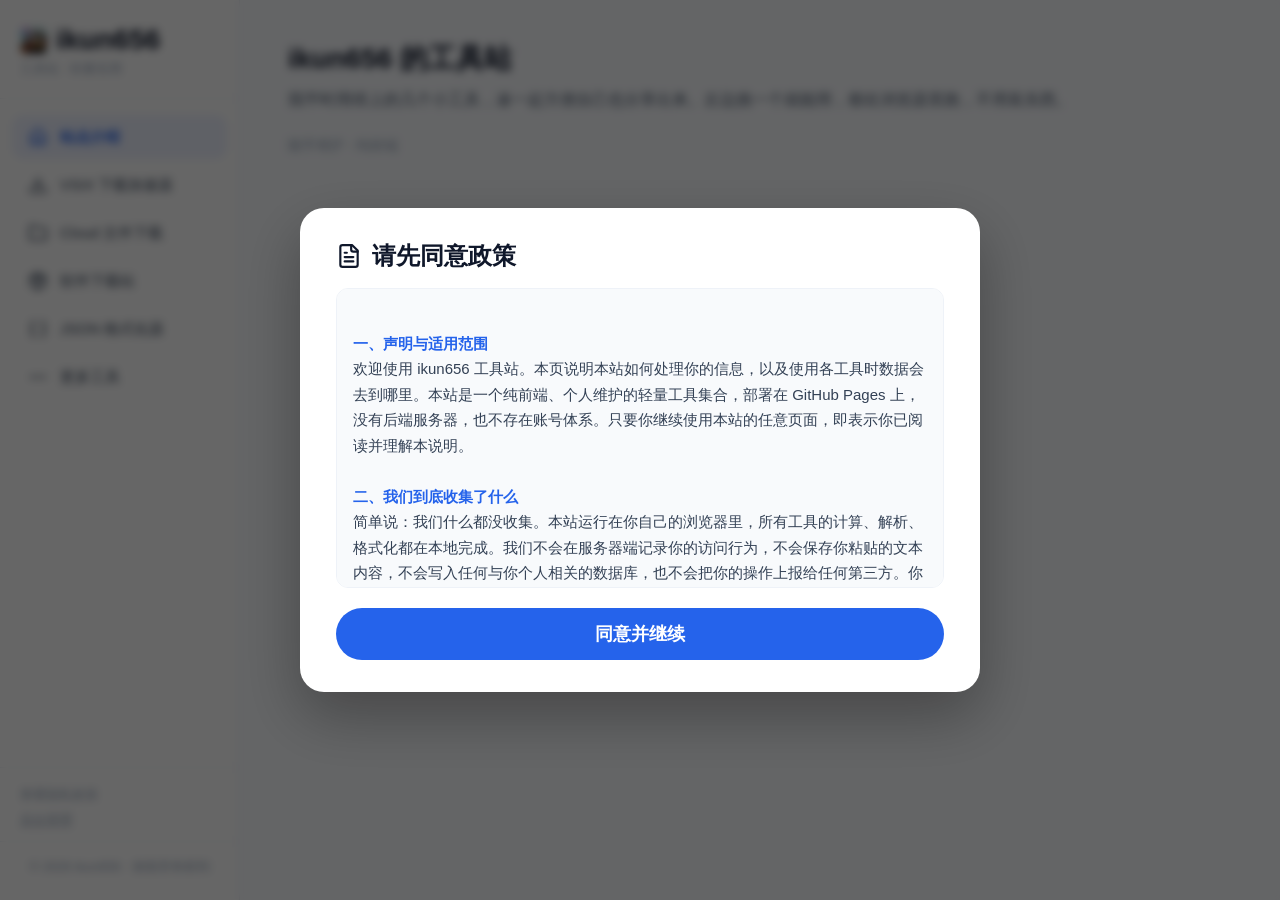
==== index.html @ cfdc8c54 "feat: 新增后台管理（content.json + cms.js + admin.html），主页改为数据驱动" ====
<!DOCTYPE html>
<html lang="zh-CN">
<head>
    <meta charset="UTF-8" />
    <meta name="viewport" content="width=device-width, initial-scale=1.0" />
    <title>ikun656 工具站</title>
    <style>
        /* ===== 全局重置 ===== */
        * { margin: 0; padding: 0; box-sizing: border-box; }
        body { font-family: -apple-system, BlinkMacSystemFont, "Segoe UI", Roboto, sans-serif; background: #f1f4f9; color: #1e293b; height: 100vh; display: flex; overflow: hidden; }

        /* ===== 左侧导航 ===== */
        .sidebar { width: 240px; background: #ffffff; border-right: 1px solid #e9edf4; display: flex; flex-direction: column; height: 100vh; flex-shrink: 0; padding: 24px 0; overflow-y: auto; }
        .sidebar .brand { padding: 0 20px 20px 20px; border-bottom: 1px solid #eef2f8; margin-bottom: 16px; }
        .sidebar .brand .logo { font-size: 28px; font-weight: 700; color: #0f172a; display: flex; align-items: center; gap: 8px; }
        .sidebar .brand .logo img { width: 28px; height: 28px; object-fit: cover; border-radius: 6px; vertical-align: middle; }
        .sidebar .brand .sub { font-size: 13px; color: #94a3b8; margin-top: 4px; }
        .sidebar .nav-list { list-style: none; padding: 0 12px; flex: 1; }
        .sidebar .nav-list li { padding: 12px 16px; border-radius: 12px; margin-bottom: 4px; cursor: pointer; font-size: 15px; font-weight: 500; color: #334155; transition: all 0.2s; display: flex; align-items: center; gap: 12px; }
        .sidebar .nav-list li:hover { background: #f1f5f9; color: #0f172a; }
        .sidebar .nav-list li.active { background: #eef2ff; color: #2563eb; font-weight: 600; }
        .sidebar .nav-list li .ico { width: 20px; height: 20px; }
        .ico { display: inline-block; width: 1.1em; height: 1.1em; flex-shrink: 0; background-color: currentColor; -webkit-mask: var(--ico) center / contain no-repeat; mask: var(--ico) center / contain no-repeat; vertical-align: -0.15em; }
        .btn-primary .ico, .btn .ico, .download-btn .ico, .download-link .ico { margin-right: 6px; }
        .sidebar .footer-nav { padding: 16px 20px 0; border-top: 1px solid #eef2f8; margin-top: 12px; font-size: 13px; color: #94a3b8; text-align: center; }
        .sidebar .sidebar-settings { padding: 12px 20px 0; border-top: 1px solid #eef2f8; margin-top: 12px; }
        .sidebar .settings-link { width: 100%; text-align: left; background: none; border: none; color: #94a3b8; font-size: 13px; cursor: pointer; padding: 6px 0; }
        .sidebar .settings-link:hover { color: #2563eb; }

        /* ===== 右侧主内容 ===== */
        .main { flex: 1; display: flex; flex-direction: column; height: 100vh; overflow-y: auto; padding: 40px 48px; background: #fafcff; }
        .main .page { display: none; max-width: 820px; width: 100%; }
        .main .page.active { display: block; animation: fadeUp 0.25s ease; }
        @keyframes fadeUp { from { opacity: 0; transform: translateY(8px); } to { opacity: 1; transform: translateY(0); } }
        .main .page h2 { font-size: 28px; font-weight: 700; margin-bottom: 8px; color: #0f172a; }
        .main .page .page-desc { font-size: 16px; line-height: 1.7; color: #475569; margin-bottom: 24px; }
        .main .page .page-meta { font-size: 14px; color: #94a3b8; margin-bottom: 20px; }
        .main .page .btn-primary { display: inline-block; background: #2563eb; color: #fff; padding: 12px 28px; border-radius: 40px; text-decoration: none; font-weight: 500; font-size: 16px; transition: background 0.2s; border: none; cursor: pointer; }
        .main .page .btn-primary:hover { background: #1d4ed8; }
        .main .page .btn-primary .arrow { margin-left: 6px; transition: transform 0.2s; }
        .main .page .btn-primary:hover .arrow { transform: translateX(4px); }
        .main .page .btn-secondary { background: #e9edf4; color: #1e293b; margin-left: 12px; }
        .main .page .btn-secondary:hover { background: #d5dce4; }

        /* ===== JSON 工具 ===== */
        .json-tool-area { margin: 16px 0; }
        .json-tool-area textarea { width: 100%; height: 200px; padding: 12px; border: 2px solid #d1d9e6; border-radius: 8px; font-family: 'SF Mono', 'Consolas', monospace; font-size: 14px; resize: vertical; transition: border 0.2s; background: #ffffff; }
        .json-tool-area textarea:focus { outline: none; border-color: #2563eb; box-shadow: 0 0 0 3px rgba(37,99,235,0.1); }
        .json-tool-area .btn-group { display: flex; flex-wrap: wrap; gap: 10px; margin: 12px 0; }
        .json-tool-area .btn-group .btn { padding: 8px 20px; border: none; border-radius: 30px; font-weight: 500; cursor: pointer; transition: background 0.2s; background: #eef2f8; color: #1e293b; }
        .json-tool-area .btn-group .btn:hover { background: #d5dce4; }
        .json-tool-area .btn-group .btn.primary { background: #2563eb; color: #fff; }
        .json-tool-area .btn-group .btn.primary:hover { background: #1d4ed8; }
        .json-tool-area .btn-group .btn.success { background: #28a745; color: #fff; }
        .json-tool-area .btn-group .btn.success:hover { background: #1e7e34; }
        .json-tool-area .btn-group .btn.danger { background: #dc3545; color: #fff; }
        .json-tool-area .btn-group .btn.danger:hover { background: #c82333; }
        .json-tool-area .result-box { background: #f8fafc; border: 1px solid #e2e8f0; border-radius: 8px; padding: 16px; margin-top: 8px; max-height: 300px; overflow: auto; white-space: pre-wrap; word-break: break-all; font-family: 'SF Mono', 'Consolas', monospace; font-size: 14px; color: #0f172a; }
        .json-tool-area .result-box.error { color: #dc3545; background: #fde8e8; border-color: #f5c6cb; }
        .json-tool-area .status-msg { font-size: 14px; color: #475569; margin: 6px 0 4px; }
        .json-tool-area .status-msg.error { color: #dc3545; }
        .json-tool-area .status-msg.success { color: #28a745; }

        /* ===== 顶部公告横幅 ===== */
        .announce-bar { position: sticky; top: 0; z-index: 50; background: #fff7ed; color: #c2410c; border: 1px solid #fed7aa; border-radius: 12px; padding: 12px 16px; margin-bottom: 20px; font-size: 14px; line-height: 1.6; }
        .announce-bar:empty { display: none; }

        /* ===== 政策弹窗样式 ===== */
        .policy-overlay {
            position: fixed;
            top: 0; left: 0; width: 100%; height: 100%;
            background: rgba(0,0,0,0.6);
            display: flex;
            align-items: center;
            justify-content: center;
            z-index: 9999;
            backdrop-filter: blur(4px);
            opacity: 0;
            pointer-events: none;
            transition: opacity 0.3s;
        }
        .policy-overlay.show {
            opacity: 1;
            pointer-events: auto;
        }
        .policy-card {
            background: #fff;
            max-width: 680px;
            width: 90%;
            max-height: 85vh;
            border-radius: 24px;
            padding: 32px 36px;
            box-shadow: 0 24px 60px rgba(0,0,0,0.3);
            overflow-y: auto;
            transform: scale(0.95);
            transition: transform 0.3s;
        }
        .policy-overlay.show .policy-card {
            transform: scale(1);
        }
        .policy-card h2 {
            font-size: 24px;
            margin-bottom: 16px;
            color: #0f172a;
            display: flex;
            align-items: center;
            gap: 10px;
        }
        .policy-card .policy-text {
            font-size: 15px;
            line-height: 1.7;
            color: #334155;
            margin-bottom: 20px;
            white-space: pre-wrap;
            word-break: break-word;
            border: 1px solid #eef2f8;
            border-radius: 12px;
            padding: 16px;
            background: #f8fafc;
            max-height: 300px;
            overflow-y: auto;
        }
        .policy-card .policy-text strong {
            color: #2563eb;
        }
        .policy-card .btn-agree {
            background: #2563eb;
            color: #fff;
            border: none;
            padding: 14px 40px;
            border-radius: 40px;
            font-size: 18px;
            font-weight: 600;
            cursor: pointer;
            transition: background 0.2s;
            width: 100%;
        }
        .policy-card .btn-agree:hover {
            background: #1d4ed8;
        }
        @media (max-width: 480px) {
            .policy-card { padding: 24px 20px; }
            .policy-card h2 { font-size: 20px; }
        }

        /* ===== 响应式 ===== */
        @media (max-width: 768px) {
            body { flex-direction: column; height: auto; overflow: auto; }
            .sidebar { width: 100%; height: auto; border-right: none; border-bottom: 1px solid #e9edf4; padding: 16px 0; flex-direction: row; flex-wrap: wrap; align-items: center; justify-content: space-between; }
            .sidebar .brand { padding: 0 16px 0 20px; border-bottom: none; margin-bottom: 0; flex: 1; }
            .sidebar .brand .logo { font-size: 22px; }
            .sidebar .nav-list { display: flex; flex-wrap: wrap; padding: 8px 12px 0; gap: 4px; flex: 1 1 100%; }
            .sidebar .nav-list li { padding: 8px 14px; font-size: 14px; margin-bottom: 0; border-radius: 30px; background: #f8fafc; }
            .sidebar .nav-list li.active { background: #eef2ff; }
            .sidebar .nav-list li .ico { width: 18px; height: 18px; }
            .sidebar .footer-nav { display: none; }
            .main { padding: 24px 20px; height: auto; overflow: auto; }
            .main .page h2 { font-size: 24px; }
        }
        @media (max-width: 480px) {
            .sidebar .nav-list li { font-size: 13px; padding: 6px 12px; }
            .main .page .btn-primary { width: 100%; text-align: center; }
            .json-tool-area .btn-group .btn { flex: 1; min-width: 80px; text-align: center; }
        }
    </style>
</head>
<body>

    <!-- ===== 政策遮罩 ===== -->
    <div class="policy-overlay" id="policyOverlay">
        <div class="policy-card">
            <h2><span class="ico" style="--ico:url(assets/icons/file-text.svg)"></span> 请先同意政策</h2>
            <div class="policy-text">
<strong>一、声明与适用范围</strong>
欢迎使用 ikun656 工具站。本页说明本站如何处理你的信息，以及使用各工具时数据会去到哪里。本站是一个纯前端、个人维护的轻量工具集合，部署在 GitHub Pages 上，没有后端服务器，也不存在账号体系。只要你继续使用本站的任意页面，即表示你已阅读并理解本说明。

<strong>二、我们到底收集了什么</strong>
简单说：我们什么都没收集。本站运行在你自己的浏览器里，所有工具的计算、解析、格式化都在本地完成。我们不会在服务器端记录你的访问行为，不会保存你粘贴的文本内容，不会写入任何与你个人相关的数据库，也不会把你的操作上报给任何第三方。你产生的一切数据，从输入到结果，都只停留在你当前打开的这个浏览器标签页里，关掉页面即消失。

<strong>三、各个工具的数据流向</strong>
JSON 格式化器：完全离线。你粘贴的 JSON 在浏览器内解析、压缩、校验，不经过任何网络请求。
VSIX 下载加速器：当你输入扩展标识并点击获取版本时，浏览器会向 Visual Studio Marketplace 的公开接口请求版本列表。由于浏览器跨域限制，这一步通常借助第三方 CORS 代理（如 corsproxy.io、api.allorigins.win 等）中转；这些代理只是转发请求，本站不会把你的标识用于其他用途。下载 VSIX 安装包时，浏览器直接向你指定的 Marketplace 地址发起请求。以上过程不会向我们回传任何内容。
Cloud 文件下载：文件列表通过 GitHub 官方 API 直连获取，不经过代理；下载文件时你可以自行选择是否通过 GitHub 代理加速。列表与文件均来自本仓库公开目录，不涉及你的个人信息。
软件下载站：页面上的下载链接指向 F-Droid、Termux、NewPipe 等第三方提供的安装包；对 GitHub 资源会按你的选择自动附加代理前缀，对清华源等镜像直连。点击下载即跳转或拉取对应第三方资源，本站仅做汇总，不托管这些安装包。

<strong>四、Cookie 与本地存储</strong>
为了记住你是否已经看过本说明，本站只在你的浏览器里写入一个名为 policy_agreed 的 Cookie，有效期 365 天。它只记录“已同意”这一个状态，不包含任何可识别你身份的信息。除此之外，本站不使用 LocalStorage、SessionStorage 或其他追踪技术。你可以在浏览器设置中随时清除该 Cookie，清除后再次访问会重新弹出本说明。

<strong>五、第三方服务与免责</strong>
使用本站时，部分功能会依赖 GitHub、Visual Studio Marketplace，以及若干公开 CORS 代理和镜像站点。这些服务由各自运营方提供，其可用性、安全性与隐私实践不在本站控制范围内。若因第三方服务中断、变更或数据问题导致你无法使用某个工具，本站不承担责任。请通过官方渠道获取重要软件，并注意核对来源与完整性。

<strong>六、开源与版权</strong>
本站的代码（HTML / CSS / JavaScript）以公开方式托管在 GitHub 上，供学习参考。你可以根据个人需求对代码进行修改和二次开发，但不得用于商业用途或恶意传播。页面中的品牌标识与原创内容版权归原作者所有；各工具所涉及的第三方软件，其版权归相应上游项目所有，请遵守各自的许可协议。

<strong>七、总体免责声明</strong>
本站所有工具均“按现状”提供，不对其可用性、准确性或适用性作出任何明示或默示担保。使用本站所产生的任何风险由你自己承担，包括但不限于数据丢失、下载内容的安全性，以及因依赖本工具而导致的任何后果。对于通过本站跳转或下载的第三方软件，其安全性与合规性由提供方负责，请自行判断并核实。

<strong>八、政策变更</strong>
我们可能不时更新本说明。更新后，本页内容即为最新版本，并在你下一次访问时生效；如果你此前已同意，不会因此重复打扰，但你随时可以在主页“查看隐私政策”中重新阅读。

<strong>九、联系我们</strong>
如对本说明或本站有任何疑问，可通过邮箱 djh2551706251@outlook.com 与我们联系。
            </div>
            <button class="btn-agree" id="agreeBtn">同意并继续</button>
        </div>
    </div>

    <!-- ===== 页面主体 ===== -->
    <aside class="sidebar">
        <div class="brand">
            <div class="logo"><img src="home.jpg" alt="logo"> ikun656</div>
            <div class="sub">工具站 · 轻量实用</div>
        </div>
        <ul class="nav-list" id="navList">
            <li class="active" data-page="home"><span class="ico" style="--ico:url(assets/icons/house.svg)"></span> 站点介绍</li>
            <li data-page="vsix"><span class="ico" style="--ico:url(assets/icons/download.svg)"></span> VSIX 下载加速器</li>
            <li data-page="cloud"><span class="ico" style="--ico:url(assets/icons/folder.svg)"></span> Cloud 文件下载</li>
            <li data-page="software"><span class="ico" style="--ico:url(assets/icons/package.svg)"></span> 软件下载站</li>
            <li data-page="json"><span class="ico" style="--ico:url(assets/icons/braces.svg)"></span> JSON 格式化器</li>
            <li data-page="more"><span class="ico" style="--ico:url(assets/icons/ellipsis.svg)"></span> 更多工具</li>
        </ul>
        <div class="sidebar-settings">
            <button type="button" class="settings-link" id="viewPolicyBtn">查看隐私政策</button>
            <a class="settings-link" href="/admin.html">后台管理</a>
        </div>
        <div class="footer-nav">© 2026 ikun656 · 保留所有权利</div>
    </aside>

    <main class="main" id="mainContent">
        <!-- 顶部公告（由 cms.js 控制显隐） -->
        <div id="announceBar" class="announce-bar" style="display:none"></div>
        <!-- 首页 -->
        <div class="page active" id="page-home">
            <h2>ikun656 的工具站</h2>
            <div class="page-desc">我平时用得上的几个小工具，凑一起方便自己也分享出来。左边挑一个就能用，都在浏览器里跑，不用装东西。</div>
            <div class="page-meta">随手维护 · 纯前端</div>
        </div>
        <!-- VSIX -->
        <div class="page" id="page-vsix">
            <h2>VSIX 下载加速器</h2>
            <div class="page-desc">从 VS Code 插件市场把扩展的 VSIX 安装包拉下来，可以选版本、复制下载链接。</div>
            <div class="page-meta">适合离线安装、内网环境</div>
            <a href="./vsix-downloader/vsix.html" class="btn-primary">前往使用 <span class="arrow">→</span></a>
        </div>
        <!-- Cloud -->
        <div class="page" id="page-cloud">
            <h2>Cloud 文件下载</h2>
            <div class="page-desc">列出这个仓库 <code>cloud</code> 目录里的文件，可以走代理加速下载。</div>
            <div class="page-meta">目录：/cloud</div>
            <a href="./download/cloud-downloader.html" class="btn-primary">前往使用 <span class="arrow">→</span></a>
        </div>
        <!-- 软件 -->
        <div class="page" id="page-software">
            <h2>软件下载站</h2>
            <div class="page-desc">几个常用的 Android 应用下载入口，支持代理加速，预置了 F-Droid、Termux 之类。</div>
            <div class="page-meta">支持清华源镜像</div>
            <a href="./download/software-downloader.html" class="btn-primary">前往使用 <span class="arrow">→</span></a>
        </div>
        <!-- JSON -->
        <div class="page" id="page-json">
            <h2>JSON 格式化器</h2>
            <div class="page-desc">把 JSON 粘进来，格式化、压缩、校验都行。</div>
            <div class="json-tool-area">
                <textarea id="jsonInput" placeholder="在此粘贴 JSON 数据…">{"name":"ikun656","tools":["vsix","json"],"version":"1.0"}</textarea>
                <div class="btn-group">
                    <button class="btn primary" id="btnFormat"><span class="ico" style="--ico:url(assets/icons/sparkles.svg)"></span> 格式化</button>
                    <button class="btn" id="btnCompress"><span class="ico" style="--ico:url(assets/icons/minimize.svg)"></span> 压缩</button>
                    <button class="btn success" id="btnValidate"><span class="ico" style="--ico:url(assets/icons/check.svg)"></span> 校验</button>
                    <button class="btn danger" id="btnClear"><span class="ico" style="--ico:url(assets/icons/trash-2.svg)"></span> 清空</button>
                </div>
                <div id="jsonStatus" class="status-msg">等待操作…</div>
                <div id="jsonResult" class="result-box" style="display:none;"></div>
            </div>
            <div class="page-meta">全程在浏览器里跑，不上传任何数据</div>
        </div>
        <!-- 更多 -->
        <div class="page" id="page-more">
            <h2>更多工具</h2>
            <div class="page-desc">暂时就这些，想到好用的会再往上加。</div>
            <div class="page-meta">有想法也可以来提建议</div>
        </div>
    </main>

    <script src="/policy.js"></script>
    <script src="/cms.js"></script>
    <script>
        (function() {
            'use strict';

            // 导航切换与内容渲染由 cms.js 接管

            // ===== JSON 工具 =====
            const inputEl = document.getElementById('jsonInput');
            const resultEl = document.getElementById('jsonResult');
            const statusEl = document.getElementById('jsonStatus');
            const btnFormat = document.getElementById('btnFormat');
            const btnCompress = document.getElementById('btnCompress');
            const btnValidate = document.getElementById('btnValidate');
            const btnClear = document.getElementById('btnClear');

            function setStatus(msg, type) {
                statusEl.textContent = msg;
                statusEl.className = 'status-msg' + (type ? ' ' + type : '');
            }
            function showResult(text, isError) {
                resultEl.textContent = text || '';
                resultEl.style.display = 'block';
                resultEl.className = 'result-box' + (isError ? ' error' : '');
            }
            function hideResult() { resultEl.style.display = 'none'; resultEl.className = 'result-box'; }
            function getJsonData() {
                const raw = inputEl.value.trim();
                if (!raw) { setStatus('请输入 JSON 数据', 'error'); return null; }
                try { return JSON.parse(raw); }
                catch (e) { setStatus('JSON 解析错误: ' + e.message, 'error'); showResult(e.message, true); return null; }
            }

            btnFormat.addEventListener('click', function() {
                const data = getJsonData();
                if (data === null) return;
                try { const formatted = JSON.stringify(data, null, 4); showResult(formatted, false); setStatus('格式化成功', 'success'); }
                catch (e) { setStatus('格式化失败: ' + e.message, 'error'); showResult(e.message, true); }
            });
            btnCompress.addEventListener('click', function() {
                const data = getJsonData();
                if (data === null) return;
                try { const compressed = JSON.stringify(data); showResult(compressed, false); setStatus('压缩成功', 'success'); }
                catch (e) { setStatus('压缩失败: ' + e.message, 'error'); showResult(e.message, true); }
            });
            btnValidate.addEventListener('click', function() {
                const raw = inputEl.value.trim();
                if (!raw) { setStatus('请输入 JSON 数据', 'error'); hideResult(); return; }
                try { JSON.parse(raw); setStatus('校验通过', 'success'); showResult('JSON 语法正确', false); }
                catch (e) { setStatus('校验失败: ' + e.message, 'error'); showResult(e.message, true); }
            });
            btnClear.addEventListener('click', function() { inputEl.value = ''; hideResult(); setStatus('已清空', ''); });

            window.addEventListener('load', function() { setStatus('输入 JSON 数据，点击按钮操作', ''); hideResult(); });
            // 重新查看政策说明
            const viewPolicyBtn = document.getElementById('viewPolicyBtn');
            if (viewPolicyBtn) {
                viewPolicyBtn.addEventListener('click', function() {
                    const ov = document.getElementById('policyOverlay');
                    if (ov) ov.classList.add('show');
                });
            }

            console.log('ikun656 工具站已启动 (政策由 policy.js 管理)');
        })();
    </script>
</body>
</html>
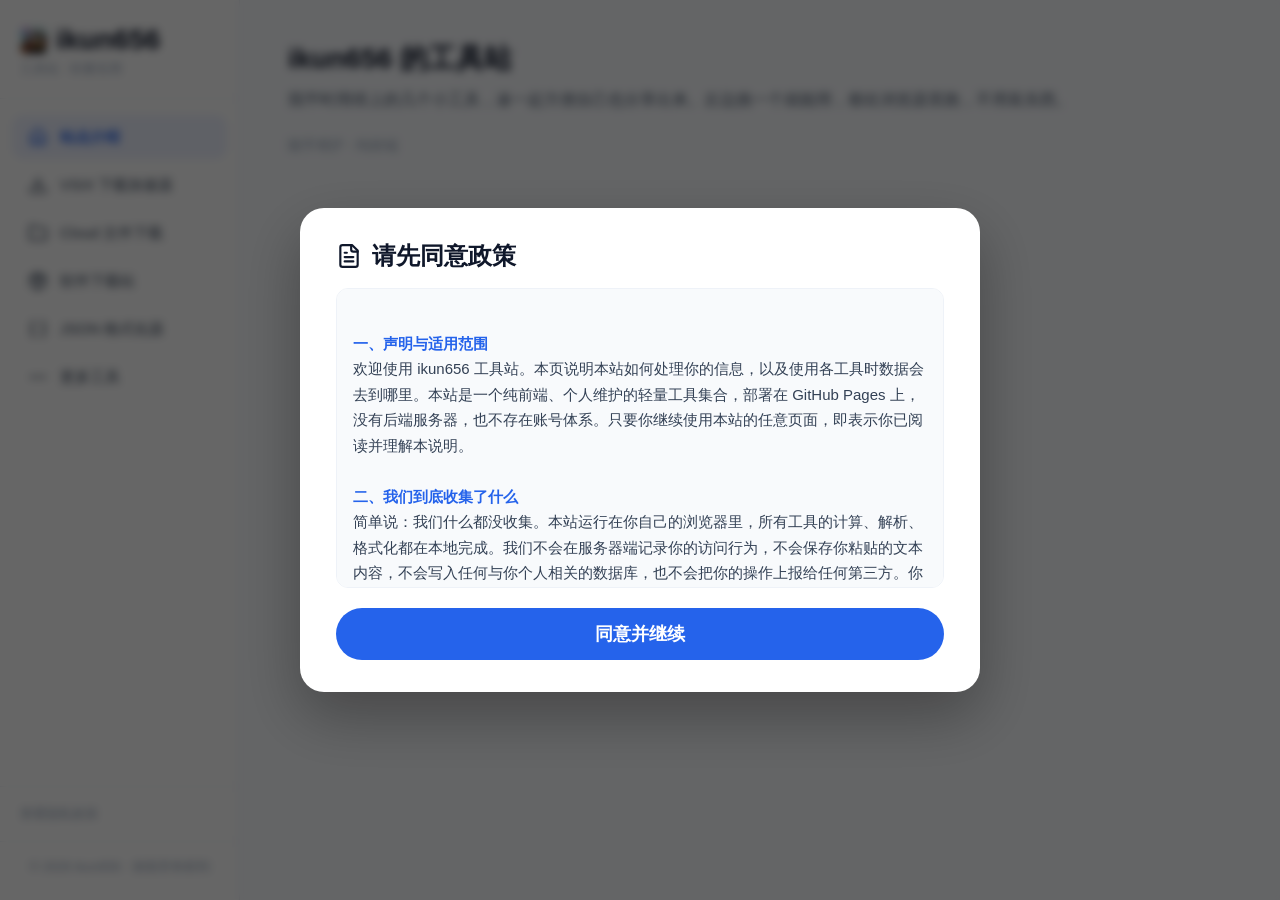
==== commit a54f0cad: "chore: 移除前台后台入口与密码明文提示，避免暴露给访客" ====
--- a/index.html
+++ b/index.html
@@ -221,7 +221,6 @@
         </ul>
         <div class="sidebar-settings">
             <button type="button" class="settings-link" id="viewPolicyBtn">查看隐私政策</button>
-            <a class="settings-link" href="/admin.html">后台管理</a>
         </div>
         <div class="footer-nav">© 2026 ikun656 · 保留所有权利</div>
     </aside>
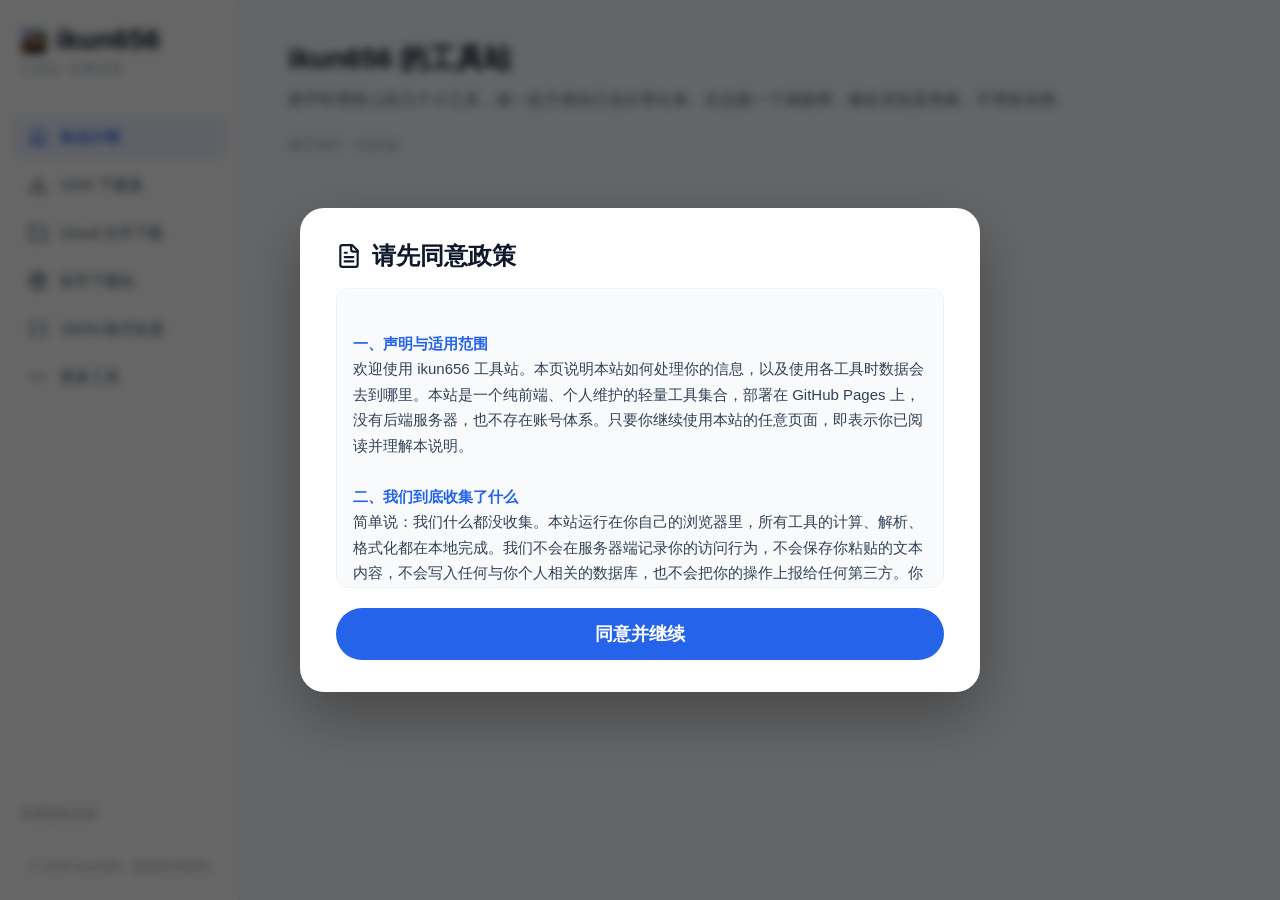
==== commit f0e4cfb6: "enhance: improve JSON formatter with indent selector, escape/unescape, and copy-to-clipboard" ====
--- a/index.html
+++ b/index.html
@@ -56,6 +56,7 @@
         .json-tool-area .btn-group .btn.danger { background: #dc3545; color: #fff; }
         .json-tool-area .btn-group .btn.danger:hover { background: #c82333; }
         .json-tool-area .result-box { background: #f8fafc; border: 1px solid #e2e8f0; border-radius: 8px; padding: 16px; margin-top: 8px; max-height: 300px; overflow: auto; white-space: pre-wrap; word-break: break-all; font-family: 'SF Mono', 'Consolas', monospace; font-size: 14px; color: #0f172a; }
+        .json-tool-area #resultWrapper { margin-top: 12px; }
         .json-tool-area .result-box.error { color: #dc3545; background: #fde8e8; border-color: #f5c6cb; }
         .json-tool-area .status-msg { font-size: 14px; color: #475569; margin: 6px 0 4px; }
         .json-tool-area .status-msg.error { color: #dc3545; }
@@ -258,17 +259,29 @@
         <!-- JSON -->
         <div class="page" id="page-json">
             <h2>JSON 格式化器</h2>
-            <div class="page-desc">把 JSON 粘进来，格式化、压缩、校验都行。</div>
+            <div class="page-desc">把 JSON 粘进来，格式化、压缩、校验、转义都行，还支持自定义缩进。</div>
             <div class="json-tool-area">
                 <textarea id="jsonInput" placeholder="在此粘贴 JSON 数据…">{"name":"ikun656","tools":["vsix","json"],"version":"1.0"}</textarea>
+                <div id="jsonIndentRow" class="json-indent-row">
+                    <label style="font-size:13px;color:#64748a;margin-right:8px;">缩进：</label>
+                    <select id="jsonIndent" style="padding:4px 10px;border:1px solid #d1d9e6;border-radius:6px;font-size:13px;background:#fff;">
+                        <option value="2">2 空格</option>
+                        <option value="4" selected>4 空格</option>
+                    </select>
+                </div>
                 <div class="btn-group">
                     <button class="btn primary" id="btnFormat"><span class="ico" style="--ico:url(assets/icons/sparkles.svg)"></span> 格式化</button>
                     <button class="btn" id="btnCompress"><span class="ico" style="--ico:url(assets/icons/minimize.svg)"></span> 压缩</button>
                     <button class="btn success" id="btnValidate"><span class="ico" style="--ico:url(assets/icons/check.svg)"></span> 校验</button>
+                    <button class="btn" id="btnEscape"><span class="ico" style="--ico:url(assets/icons/refresh-cw.svg)"></span> 转义</button>
+                    <button class="btn" id="btnUnescape"><span class="ico" style="--ico:url(assets/icons/refresh-cw.svg)"></span> 反转义</button>
                     <button class="btn danger" id="btnClear"><span class="ico" style="--ico:url(assets/icons/trash-2.svg)"></span> 清空</button>
                 </div>
                 <div id="jsonStatus" class="status-msg">等待操作…</div>
-                <div id="jsonResult" class="result-box" style="display:none;"></div>
+                <div style="display:none;" id="resultWrapper">
+                    <div id="jsonResult" class="result-box"></div>
+                    <button class="btn" id="btnCopy" style="margin-top:8px;"><span class="ico" style="--ico:url(assets/icons/copy.svg)"></span> 复制</button>
+                </div>
             </div>
             <div class="page-meta">全程在浏览器里跑，不上传任何数据</div>
         </div>
@@ -295,7 +308,13 @@
             const btnFormat = document.getElementById('btnFormat');
             const btnCompress = document.getElementById('btnCompress');
             const btnValidate = document.getElementById('btnValidate');
+            const btnEscape = document.getElementById('btnEscape');
+            const btnUnescape = document.getElementById('btnUnescape');
             const btnClear = document.getElementById('btnClear');
+            const indentRow = document.getElementById('jsonIndentRow');
+            const indentSelect = document.getElementById('jsonIndent');
+            const resultWrapper = document.getElementById('resultWrapper');
+            const btnCopy = document.getElementById('btnCopy');
 
             function setStatus(msg, type) {
                 statusEl.textContent = msg;
@@ -303,10 +322,10 @@
             }
             function showResult(text, isError) {
                 resultEl.textContent = text || '';
-                resultEl.style.display = 'block';
                 resultEl.className = 'result-box' + (isError ? ' error' : '');
+                resultWrapper.style.display = 'block';
             }
-            function hideResult() { resultEl.style.display = 'none'; resultEl.className = 'result-box'; }
+            function hideResult() { resultWrapper.style.display = 'none'; resultEl.className = 'result-box'; }
             function getJsonData() {
                 const raw = inputEl.value.trim();
                 if (!raw) { setStatus('请输入 JSON 数据', 'error'); return null; }
@@ -317,7 +336,8 @@
             btnFormat.addEventListener('click', function() {
                 const data = getJsonData();
                 if (data === null) return;
-                try { const formatted = JSON.stringify(data, null, 4); showResult(formatted, false); setStatus('格式化成功', 'success'); }
+                const indent = parseInt(indentSelect ? indentSelect.value : 4);
+                try { const formatted = JSON.stringify(data, null, indent); showResult(formatted, false); setStatus('格式化成功', 'success'); }
                 catch (e) { setStatus('格式化失败: ' + e.message, 'error'); showResult(e.message, true); }
             });
             btnCompress.addEventListener('click', function() {
@@ -332,7 +352,24 @@
                 try { JSON.parse(raw); setStatus('校验通过', 'success'); showResult('JSON 语法正确', false); }
                 catch (e) { setStatus('校验失败: ' + e.message, 'error'); showResult(e.message, true); }
             });
+            btnEscape.addEventListener('click', function() {
+                const raw = inputEl.value.trim();
+                if (!raw) { setStatus('请输入 JSON 数据', 'error'); hideResult(); return; }
+                const escaped = JSON.stringify(raw);
+                showResult(escaped, false); setStatus('转义成功', 'success');
+            });
+            btnUnescape.addEventListener('click', function() {
+                const raw = inputEl.value.trim();
+                if (!raw) { setStatus('请输入字符串', 'error'); hideResult(); return; }
+                try { const unescaped = JSON.parse(raw); showResult(unescaped, false); setStatus('反转义成功', 'success'); }
+                catch (e) { setStatus('反转义失败: ' + e.message, 'error'); showResult(e.message, true); }
+            });
             btnClear.addEventListener('click', function() { inputEl.value = ''; hideResult(); setStatus('已清空', ''); });
+            btnCopy.addEventListener('click', function() {
+                const text = resultEl.textContent;
+                if (!text) { setStatus('没有可复制的内容', 'error'); return; }
+                navigator.clipboard.writeText(text).then(function() { setStatus('已复制到剪贴板', 'success'); }).catch(function() { setStatus('复制失败', 'error'); });
+            });
 
             window.addEventListener('load', function() { setStatus('输入 JSON 数据，点击按钮操作', ''); hideResult(); });
             // 重新查看政策说明
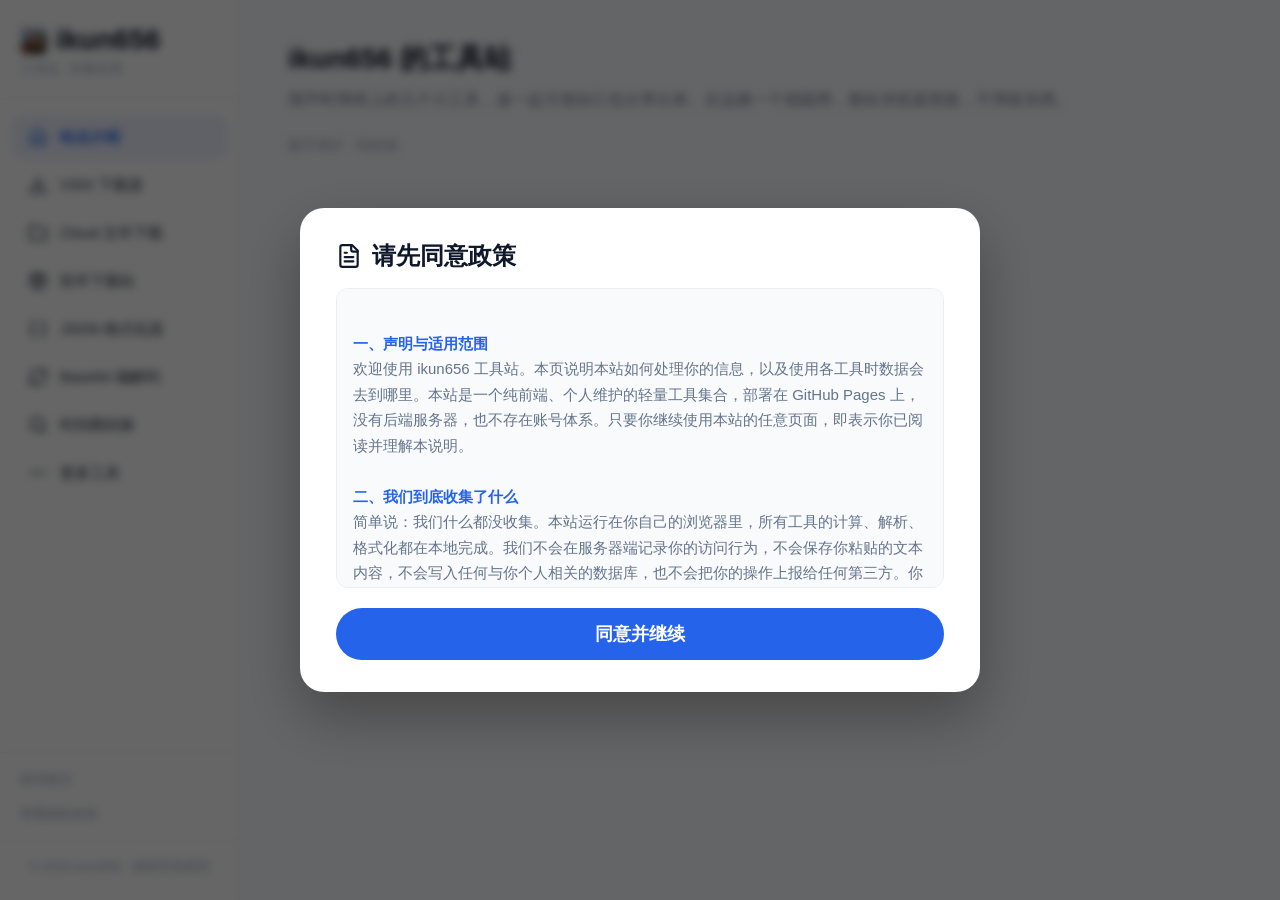
==== commit 7cdd7d86: "feat: 新增 Base64/时间戳工具，加入夜间模式与移动端适配 - 新增 theme.css/theme.js 暗色模式（Cookie 记忆偏好，head 防闪） - 新增 base64/bas" ====
--- a/index.html
+++ b/index.html
@@ -4,66 +4,74 @@
     <meta charset="UTF-8" />
     <meta name="viewport" content="width=device-width, initial-scale=1.0" />
     <title>ikun656 工具站</title>
+    <!-- 防闪：在渲染前根据 Cookie 应用主题 -->
+    <script>
+        (function() {
+            var m = document.cookie.match(/(^| )theme_pref=([^;]+)/);
+            if (m && m[2] === 'dark') document.documentElement.setAttribute('data-theme', 'dark');
+        })();
+    </script>
+    <link rel="stylesheet" href="/theme.css" />
     <style>
         /* ===== 全局重置 ===== */
         * { margin: 0; padding: 0; box-sizing: border-box; }
-        body { font-family: -apple-system, BlinkMacSystemFont, "Segoe UI", Roboto, sans-serif; background: #f1f4f9; color: #1e293b; height: 100vh; display: flex; overflow: hidden; }
+        body { font-family: -apple-system, BlinkMacSystemFont, "Segoe UI", Roboto, sans-serif; background: var(--bg); color: var(--text); height: 100vh; display: flex; overflow: hidden; transition: background .2s, color .2s; }
 
         /* ===== 左侧导航 ===== */
-        .sidebar { width: 240px; background: #ffffff; border-right: 1px solid #e9edf4; display: flex; flex-direction: column; height: 100vh; flex-shrink: 0; padding: 24px 0; overflow-y: auto; }
-        .sidebar .brand { padding: 0 20px 20px 20px; border-bottom: 1px solid #eef2f8; margin-bottom: 16px; }
-        .sidebar .brand .logo { font-size: 28px; font-weight: 700; color: #0f172a; display: flex; align-items: center; gap: 8px; }
+        .sidebar { width: 240px; background: var(--surface); border-right: 1px solid var(--border); display: flex; flex-direction: column; height: 100vh; flex-shrink: 0; padding: 24px 0; overflow-y: auto; transition: background .2s, border-color .2s; }
+        .sidebar .brand { padding: 0 20px 20px 20px; border-bottom: 1px solid var(--border); margin-bottom: 16px; }
+        .sidebar .brand .logo { font-size: 28px; font-weight: 700; color: var(--text-strong); display: flex; align-items: center; gap: 8px; }
         .sidebar .brand .logo img { width: 28px; height: 28px; object-fit: cover; border-radius: 6px; vertical-align: middle; }
-        .sidebar .brand .sub { font-size: 13px; color: #94a3b8; margin-top: 4px; }
+        .sidebar .brand .sub { font-size: 13px; color: var(--text-soft); margin-top: 4px; }
         .sidebar .nav-list { list-style: none; padding: 0 12px; flex: 1; }
-        .sidebar .nav-list li { padding: 12px 16px; border-radius: 12px; margin-bottom: 4px; cursor: pointer; font-size: 15px; font-weight: 500; color: #334155; transition: all 0.2s; display: flex; align-items: center; gap: 12px; }
-        .sidebar .nav-list li:hover { background: #f1f5f9; color: #0f172a; }
-        .sidebar .nav-list li.active { background: #eef2ff; color: #2563eb; font-weight: 600; }
+        .sidebar .nav-list li { padding: 12px 16px; border-radius: 12px; margin-bottom: 4px; cursor: pointer; font-size: 15px; font-weight: 500; color: var(--text); transition: all 0.2s; display: flex; align-items: center; gap: 12px; }
+        .sidebar .nav-list li:hover { background: var(--surface-2); color: var(--text-strong); }
+        .sidebar .nav-list li.active { background: var(--primary-soft); color: var(--primary); font-weight: 600; }
         .sidebar .nav-list li .ico { width: 20px; height: 20px; }
         .ico { display: inline-block; width: 1.1em; height: 1.1em; flex-shrink: 0; background-color: currentColor; -webkit-mask: var(--ico) center / contain no-repeat; mask: var(--ico) center / contain no-repeat; vertical-align: -0.15em; }
         .btn-primary .ico, .btn .ico, .download-btn .ico, .download-link .ico { margin-right: 6px; }
-        .sidebar .footer-nav { padding: 16px 20px 0; border-top: 1px solid #eef2f8; margin-top: 12px; font-size: 13px; color: #94a3b8; text-align: center; }
-        .sidebar .sidebar-settings { padding: 12px 20px 0; border-top: 1px solid #eef2f8; margin-top: 12px; }
-        .sidebar .settings-link { width: 100%; text-align: left; background: none; border: none; color: #94a3b8; font-size: 13px; cursor: pointer; padding: 6px 0; }
-        .sidebar .settings-link:hover { color: #2563eb; }
+        .sidebar .footer-nav { padding: 16px 20px 0; border-top: 1px solid var(--border); margin-top: 12px; font-size: 13px; color: var(--text-soft); text-align: center; }
+        .sidebar .sidebar-settings { padding: 12px 20px 0; border-top: 1px solid var(--border); margin-top: 12px; display: flex; flex-direction: column; gap: 4px; }
+        .sidebar .settings-link { width: 100%; text-align: left; background: none; border: none; color: var(--text-soft); font-size: 13px; cursor: pointer; padding: 6px 0; }
+        .sidebar .settings-link:hover { color: var(--primary); }
 
         /* ===== 右侧主内容 ===== */
-        .main { flex: 1; display: flex; flex-direction: column; height: 100vh; overflow-y: auto; padding: 40px 48px; background: #fafcff; }
+        .main { flex: 1; display: flex; flex-direction: column; height: 100vh; overflow-y: auto; padding: 40px 48px; background: var(--bg-main); transition: background .2s; }
         .main .page { display: none; max-width: 820px; width: 100%; }
         .main .page.active { display: block; animation: fadeUp 0.25s ease; }
         @keyframes fadeUp { from { opacity: 0; transform: translateY(8px); } to { opacity: 1; transform: translateY(0); } }
-        .main .page h2 { font-size: 28px; font-weight: 700; margin-bottom: 8px; color: #0f172a; }
-        .main .page .page-desc { font-size: 16px; line-height: 1.7; color: #475569; margin-bottom: 24px; }
-        .main .page .page-meta { font-size: 14px; color: #94a3b8; margin-bottom: 20px; }
-        .main .page .btn-primary { display: inline-block; background: #2563eb; color: #fff; padding: 12px 28px; border-radius: 40px; text-decoration: none; font-weight: 500; font-size: 16px; transition: background 0.2s; border: none; cursor: pointer; }
-        .main .page .btn-primary:hover { background: #1d4ed8; }
+        .main .page h2 { font-size: 28px; font-weight: 700; margin-bottom: 8px; color: var(--text-strong); }
+        .main .page .page-desc { font-size: 16px; line-height: 1.7; color: var(--text-muted); margin-bottom: 24px; }
+        .main .page .page-meta { font-size: 14px; color: var(--text-soft); margin-bottom: 20px; }
+        .main .page .btn-primary { display: inline-block; background: var(--primary); color: #fff; padding: 12px 28px; border-radius: 40px; text-decoration: none; font-weight: 500; font-size: 16px; transition: background 0.2s; border: none; cursor: pointer; }
+        .main .page .btn-primary:hover { background: var(--primary-hover); }
         .main .page .btn-primary .arrow { margin-left: 6px; transition: transform 0.2s; }
         .main .page .btn-primary:hover .arrow { transform: translateX(4px); }
-        .main .page .btn-secondary { background: #e9edf4; color: #1e293b; margin-left: 12px; }
-        .main .page .btn-secondary:hover { background: #d5dce4; }
+        .main .page .btn-secondary { background: var(--btn-bg); color: var(--text); margin-left: 12px; }
+        .main .page .btn-secondary:hover { background: var(--btn-bg-hover); }
 
         /* ===== JSON 工具 ===== */
         .json-tool-area { margin: 16px 0; }
-        .json-tool-area textarea { width: 100%; height: 200px; padding: 12px; border: 2px solid #d1d9e6; border-radius: 8px; font-family: 'SF Mono', 'Consolas', monospace; font-size: 14px; resize: vertical; transition: border 0.2s; background: #ffffff; }
-        .json-tool-area textarea:focus { outline: none; border-color: #2563eb; box-shadow: 0 0 0 3px rgba(37,99,235,0.1); }
+        .json-tool-area textarea { width: 100%; height: 200px; padding: 12px; border: 2px solid var(--border-strong); border-radius: 8px; font-family: 'SF Mono', 'Consolas', monospace; font-size: 14px; resize: vertical; transition: border 0.2s; background: var(--surface); color: var(--text); }
+        .json-tool-area textarea:focus { outline: none; border-color: var(--primary); box-shadow: 0 0 0 3px rgba(37,99,235,0.1); }
         .json-tool-area .btn-group { display: flex; flex-wrap: wrap; gap: 10px; margin: 12px 0; }
-        .json-tool-area .btn-group .btn { padding: 8px 20px; border: none; border-radius: 30px; font-weight: 500; cursor: pointer; transition: background 0.2s; background: #eef2f8; color: #1e293b; }
-        .json-tool-area .btn-group .btn:hover { background: #d5dce4; }
-        .json-tool-area .btn-group .btn.primary { background: #2563eb; color: #fff; }
-        .json-tool-area .btn-group .btn.primary:hover { background: #1d4ed8; }
-        .json-tool-area .btn-group .btn.success { background: #28a745; color: #fff; }
-        .json-tool-area .btn-group .btn.success:hover { background: #1e7e34; }
-        .json-tool-area .btn-group .btn.danger { background: #dc3545; color: #fff; }
-        .json-tool-area .btn-group .btn.danger:hover { background: #c82333; }
-        .json-tool-area .result-box { background: #f8fafc; border: 1px solid #e2e8f0; border-radius: 8px; padding: 16px; margin-top: 8px; max-height: 300px; overflow: auto; white-space: pre-wrap; word-break: break-all; font-family: 'SF Mono', 'Consolas', monospace; font-size: 14px; color: #0f172a; }
+        .json-tool-area .btn-group .btn { padding: 8px 20px; border: none; border-radius: 30px; font-weight: 500; cursor: pointer; transition: background 0.2s; background: var(--btn-bg); color: var(--text); }
+        .json-tool-area .btn-group .btn:hover { background: var(--btn-bg-hover); }
+        .json-tool-area .btn-group .btn.primary { background: var(--primary); color: #fff; }
+        .json-tool-area .btn-group .btn.primary:hover { background: var(--primary-hover); }
+        .json-tool-area .btn-group .btn.success { background: var(--success); color: #fff; }
+        .json-tool-area .btn-group .btn.success:hover { background: var(--success-hover); }
+        .json-tool-area .btn-group .btn.danger { background: var(--danger); color: #fff; }
+        .json-tool-area .btn-group .btn.danger:hover { background: var(--danger-hover); }
+        .json-tool-area .result-box { background: var(--surface-2); border: 1px solid var(--border); border-radius: 8px; padding: 16px; margin-top: 8px; max-height: 300px; overflow: auto; white-space: pre-wrap; word-break: break-all; font-family: 'SF Mono', 'Consolas', monospace; font-size: 14px; color: var(--text-strong); }
         .json-tool-area #resultWrapper { margin-top: 12px; }
-        .json-tool-area .result-box.error { color: #dc3545; background: #fde8e8; border-color: #f5c6cb; }
-        .json-tool-area .status-msg { font-size: 14px; color: #475569; margin: 6px 0 4px; }
-        .json-tool-area .status-msg.error { color: #dc3545; }
-        .json-tool-area .status-msg.success { color: #28a745; }
+        .json-tool-area .result-box.error { color: var(--danger); background: rgba(220,53,69,0.08); border-color: var(--danger); }
+        .json-tool-area .status-msg { font-size: 14px; color: var(--text-muted); margin: 6px 0 4px; }
+        .json-tool-area .status-msg.error { color: var(--danger); }
+        .json-tool-area .status-msg.success { color: var(--success); }
 
         /* ===== 顶部公告横幅 ===== */
-        .announce-bar { position: sticky; top: 0; z-index: 50; background: #fff7ed; color: #c2410c; border: 1px solid #fed7aa; border-radius: 12px; padding: 12px 16px; margin-bottom: 20px; font-size: 14px; line-height: 1.6; }
+        .announce-bar { position: sticky; top: 0; z-index: 50; background: var(--announce-bg); color: var(--announce-text); border: 1px solid var(--announce-border); border-radius: 12px; padding: 12px 16px; margin-bottom: 20px; font-size: 14px; line-height: 1.6; }
         .announce-bar:empty { display: none; }
 
         /* ===== 政策弹窗样式 ===== */
@@ -85,7 +93,7 @@
             pointer-events: auto;
         }
         .policy-card {
-            background: #fff;
+            background: var(--surface);
             max-width: 680px;
             width: 90%;
             max-height: 85vh;
@@ -102,7 +110,7 @@
         .policy-card h2 {
             font-size: 24px;
             margin-bottom: 16px;
-            color: #0f172a;
+            color: var(--text-strong);
             display: flex;
             align-items: center;
             gap: 10px;
@@ -110,22 +118,22 @@
         .policy-card .policy-text {
             font-size: 15px;
             line-height: 1.7;
-            color: #334155;
+            color: var(--text-muted);
             margin-bottom: 20px;
             white-space: pre-wrap;
             word-break: break-word;
-            border: 1px solid #eef2f8;
+            border: 1px solid var(--border);
             border-radius: 12px;
             padding: 16px;
-            background: #f8fafc;
+            background: var(--surface-2);
             max-height: 300px;
             overflow-y: auto;
         }
         .policy-card .policy-text strong {
-            color: #2563eb;
+            color: var(--primary);
         }
         .policy-card .btn-agree {
-            background: #2563eb;
+            background: var(--primary);
             color: #fff;
             border: none;
             padding: 14px 40px;
@@ -137,7 +145,7 @@
             width: 100%;
         }
         .policy-card .btn-agree:hover {
-            background: #1d4ed8;
+            background: var(--primary-hover);
         }
         @media (max-width: 480px) {
             .policy-card { padding: 24px 20px; }
@@ -147,12 +155,12 @@
         /* ===== 响应式 ===== */
         @media (max-width: 768px) {
             body { flex-direction: column; height: auto; overflow: auto; }
-            .sidebar { width: 100%; height: auto; border-right: none; border-bottom: 1px solid #e9edf4; padding: 16px 0; flex-direction: row; flex-wrap: wrap; align-items: center; justify-content: space-between; }
+            .sidebar { width: 100%; height: auto; border-right: none; border-bottom: 1px solid var(--border); padding: 16px 0; flex-direction: row; flex-wrap: wrap; align-items: center; justify-content: space-between; }
             .sidebar .brand { padding: 0 16px 0 20px; border-bottom: none; margin-bottom: 0; flex: 1; }
             .sidebar .brand .logo { font-size: 22px; }
             .sidebar .nav-list { display: flex; flex-wrap: wrap; padding: 8px 12px 0; gap: 4px; flex: 1 1 100%; }
-            .sidebar .nav-list li { padding: 8px 14px; font-size: 14px; margin-bottom: 0; border-radius: 30px; background: #f8fafc; }
-            .sidebar .nav-list li.active { background: #eef2ff; }
+            .sidebar .nav-list li { padding: 8px 14px; font-size: 14px; margin-bottom: 0; border-radius: 30px; background: var(--surface-2); }
+            .sidebar .nav-list li.active { background: var(--primary-soft); }
             .sidebar .nav-list li .ico { width: 18px; height: 18px; }
             .sidebar .footer-nav { display: none; }
             .main { padding: 24px 20px; height: auto; overflow: auto; }
@@ -218,9 +226,12 @@
             <li data-page="cloud"><span class="ico" style="--ico:url(assets/icons/folder.svg)"></span> Cloud 文件下载</li>
             <li data-page="software"><span class="ico" style="--ico:url(assets/icons/package.svg)"></span> 软件下载站</li>
             <li data-page="json"><span class="ico" style="--ico:url(assets/icons/braces.svg)"></span> JSON 格式化器</li>
+            <li data-page="base64"><span class="ico" style="--ico:url(assets/icons/refresh-cw.svg)"></span> Base64 编解码</li>
+            <li data-page="timestamp"><span class="ico" style="--ico:url(assets/icons/search.svg)"></span> 时间戳转换</li>
             <li data-page="more"><span class="ico" style="--ico:url(assets/icons/ellipsis.svg)"></span> 更多工具</li>
         </ul>
         <div class="sidebar-settings">
+            <button type="button" class="settings-link" id="themeToggle">夜间模式</button>
             <button type="button" class="settings-link" id="viewPolicyBtn">查看隐私政策</button>
         </div>
         <div class="footer-nav">© 2026 ikun656 · 保留所有权利</div>
@@ -260,30 +271,22 @@
         <div class="page" id="page-json">
             <h2>JSON 格式化器</h2>
             <div class="page-desc">把 JSON 粘进来，格式化、压缩、校验、转义都行，还支持自定义缩进。</div>
-            <div class="json-tool-area">
-                <textarea id="jsonInput" placeholder="在此粘贴 JSON 数据…">{"name":"ikun656","tools":["vsix","json"],"version":"1.0"}</textarea>
-                <div id="jsonIndentRow" class="json-indent-row">
-                    <label style="font-size:13px;color:#64748a;margin-right:8px;">缩进：</label>
-                    <select id="jsonIndent" style="padding:4px 10px;border:1px solid #d1d9e6;border-radius:6px;font-size:13px;background:#fff;">
-                        <option value="2">2 空格</option>
-                        <option value="4" selected>4 空格</option>
-                    </select>
-                </div>
-                <div class="btn-group">
-                    <button class="btn primary" id="btnFormat"><span class="ico" style="--ico:url(assets/icons/sparkles.svg)"></span> 格式化</button>
-                    <button class="btn" id="btnCompress"><span class="ico" style="--ico:url(assets/icons/minimize.svg)"></span> 压缩</button>
-                    <button class="btn success" id="btnValidate"><span class="ico" style="--ico:url(assets/icons/check.svg)"></span> 校验</button>
-                    <button class="btn" id="btnEscape"><span class="ico" style="--ico:url(assets/icons/refresh-cw.svg)"></span> 转义</button>
-                    <button class="btn" id="btnUnescape"><span class="ico" style="--ico:url(assets/icons/refresh-cw.svg)"></span> 反转义</button>
-                    <button class="btn danger" id="btnClear"><span class="ico" style="--ico:url(assets/icons/trash-2.svg)"></span> 清空</button>
-                </div>
-                <div id="jsonStatus" class="status-msg">等待操作…</div>
-                <div style="display:none;" id="resultWrapper">
-                    <div id="jsonResult" class="result-box"></div>
-                    <button class="btn" id="btnCopy" style="margin-top:8px;"><span class="ico" style="--ico:url(assets/icons/copy.svg)"></span> 复制</button>
-                </div>
-            </div>
             <div class="page-meta">全程在浏览器里跑，不上传任何数据</div>
+            <a href="./json/json-formatter.html" class="btn-primary">前往使用 <span class="arrow">→</span></a>
+        </div>
+        <!-- Base64 -->
+        <div class="page" id="page-base64">
+            <h2>Base64 编解码</h2>
+            <div class="page-desc">文本和 Base64 互转，支持 URL-safe 模式，用来处理编码或做简单混淆都行。</div>
+            <div class="page-meta">全程在浏览器里跑，不上传任何数据</div>
+            <a href="./base64/base64.html" class="btn-primary">前往使用 <span class="arrow">→</span></a>
+        </div>
+        <!-- 时间戳 -->
+        <div class="page" id="page-timestamp">
+            <h2>时间戳转换</h2>
+            <div class="page-desc">Unix 时间戳和日期互转，自动判断秒或毫秒，本地时间和 UTC 都给你。</div>
+            <div class="page-meta">全程在浏览器里跑，不上传任何数据</div>
+            <a href="./timestamp/timestamp.html" class="btn-primary">前往使用 <span class="arrow">→</span></a>
         </div>
         <!-- 更多 -->
         <div class="page" id="page-more">
@@ -295,83 +298,13 @@
 
     <script src="/policy.js"></script>
     <script src="/cms.js"></script>
+    <script src="/theme.js"></script>
     <script>
         (function() {
             'use strict';
 
             // 导航切换与内容渲染由 cms.js 接管
 
-            // ===== JSON 工具 =====
-            const inputEl = document.getElementById('jsonInput');
-            const resultEl = document.getElementById('jsonResult');
-            const statusEl = document.getElementById('jsonStatus');
-            const btnFormat = document.getElementById('btnFormat');
-            const btnCompress = document.getElementById('btnCompress');
-            const btnValidate = document.getElementById('btnValidate');
-            const btnEscape = document.getElementById('btnEscape');
-            const btnUnescape = document.getElementById('btnUnescape');
-            const btnClear = document.getElementById('btnClear');
-            const indentRow = document.getElementById('jsonIndentRow');
-            const indentSelect = document.getElementById('jsonIndent');
-            const resultWrapper = document.getElementById('resultWrapper');
-            const btnCopy = document.getElementById('btnCopy');
-
-            function setStatus(msg, type) {
-                statusEl.textContent = msg;
-                statusEl.className = 'status-msg' + (type ? ' ' + type : '');
-            }
-            function showResult(text, isError) {
-                resultEl.textContent = text || '';
-                resultEl.className = 'result-box' + (isError ? ' error' : '');
-                resultWrapper.style.display = 'block';
-            }
-            function hideResult() { resultWrapper.style.display = 'none'; resultEl.className = 'result-box'; }
-            function getJsonData() {
-                const raw = inputEl.value.trim();
-                if (!raw) { setStatus('请输入 JSON 数据', 'error'); return null; }
-                try { return JSON.parse(raw); }
-                catch (e) { setStatus('JSON 解析错误: ' + e.message, 'error'); showResult(e.message, true); return null; }
-            }
-
-            btnFormat.addEventListener('click', function() {
-                const data = getJsonData();
-                if (data === null) return;
-                const indent = parseInt(indentSelect ? indentSelect.value : 4);
-                try { const formatted = JSON.stringify(data, null, indent); showResult(formatted, false); setStatus('格式化成功', 'success'); }
-                catch (e) { setStatus('格式化失败: ' + e.message, 'error'); showResult(e.message, true); }
-            });
-            btnCompress.addEventListener('click', function() {
-                const data = getJsonData();
-                if (data === null) return;
-                try { const compressed = JSON.stringify(data); showResult(compressed, false); setStatus('压缩成功', 'success'); }
-                catch (e) { setStatus('压缩失败: ' + e.message, 'error'); showResult(e.message, true); }
-            });
-            btnValidate.addEventListener('click', function() {
-                const raw = inputEl.value.trim();
-                if (!raw) { setStatus('请输入 JSON 数据', 'error'); hideResult(); return; }
-                try { JSON.parse(raw); setStatus('校验通过', 'success'); showResult('JSON 语法正确', false); }
-                catch (e) { setStatus('校验失败: ' + e.message, 'error'); showResult(e.message, true); }
-            });
-            btnEscape.addEventListener('click', function() {
-                const raw = inputEl.value.trim();
-                if (!raw) { setStatus('请输入 JSON 数据', 'error'); hideResult(); return; }
-                const escaped = JSON.stringify(raw);
-                showResult(escaped, false); setStatus('转义成功', 'success');
-            });
-            btnUnescape.addEventListener('click', function() {
-                const raw = inputEl.value.trim();
-                if (!raw) { setStatus('请输入字符串', 'error'); hideResult(); return; }
-                try { const unescaped = JSON.parse(raw); showResult(unescaped, false); setStatus('反转义成功', 'success'); }
-                catch (e) { setStatus('反转义失败: ' + e.message, 'error'); showResult(e.message, true); }
-            });
-            btnClear.addEventListener('click', function() { inputEl.value = ''; hideResult(); setStatus('已清空', ''); });
-            btnCopy.addEventListener('click', function() {
-                const text = resultEl.textContent;
-                if (!text) { setStatus('没有可复制的内容', 'error'); return; }
-                navigator.clipboard.writeText(text).then(function() { setStatus('已复制到剪贴板', 'success'); }).catch(function() { setStatus('复制失败', 'error'); });
-            });
-
-            window.addEventListener('load', function() { setStatus('输入 JSON 数据，点击按钮操作', ''); hideResult(); });
             // 重新查看政策说明
             const viewPolicyBtn = document.getElementById('viewPolicyBtn');
             if (viewPolicyBtn) {
--- a/theme.css
+++ b/theme.css
@@ -0,0 +1,54 @@
+/* ===== 主题变量（亮色为默认，data-theme="dark" 覆盖）===== */
+:root {
+    --bg: #f1f4f9;
+    --bg-main: #fafcff;
+    --surface: #ffffff;
+    --surface-2: #f8fafc;
+    --border: #e9edf4;
+    --border-strong: #d1d9e6;
+    --text: #1e293b;
+    --text-strong: #0f172a;
+    --text-muted: #64748b;
+    --text-soft: #94a3b8;
+    --primary: #2563eb;
+    --primary-hover: #1d4ed8;
+    --primary-soft: #eef2ff;
+    --success: #28a745;
+    --success-hover: #1e7e34;
+    --danger: #dc3545;
+    --danger-hover: #c82333;
+    --btn-bg: #eef2f8;
+    --btn-bg-hover: #d5dce4;
+    --shadow: 0 10px 40px rgba(0,0,0,0.08);
+    --accent-bar: #2563eb;
+    --announce-bg: #fff7ed;
+    --announce-text: #c2410c;
+    --announce-border: #fed7aa;
+}
+
+[data-theme="dark"] {
+    --bg: #0f1419;
+    --bg-main: #131a22;
+    --surface: #1b242e;
+    --surface-2: #222c38;
+    --border: #283442;
+    --border-strong: #3a4756;
+    --text: #cbd5e1;
+    --text-strong: #f1f5f9;
+    --text-muted: #94a3b8;
+    --text-soft: #64748b;
+    --primary: #3b82f6;
+    --primary-hover: #60a5fa;
+    --primary-soft: #1e293b;
+    --success: #34d399;
+    --success-hover: #10b981;
+    --danger: #f87171;
+    --danger-hover: #ef4444;
+    --btn-bg: #283442;
+    --btn-bg-hover: #344251;
+    --shadow: 0 10px 40px rgba(0,0,0,0.4);
+    --accent-bar: #3b82f6;
+    --announce-bg: #2a2013;
+    --announce-text: #fbbf24;
+    --announce-border: #5a4321;
+}
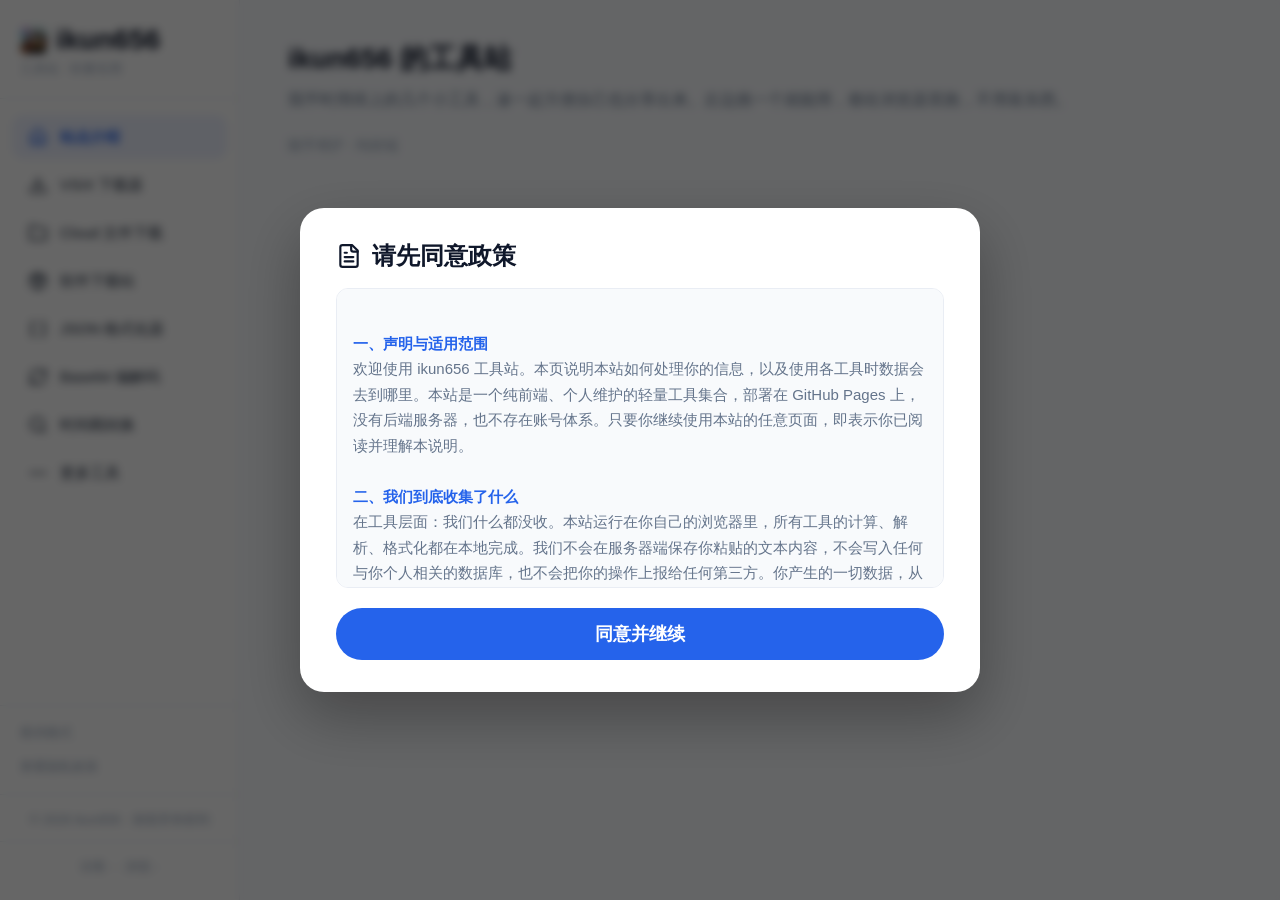
==== commit 37dbcdbd: "feat: 接入不蒜子访问统计，同步更新隐私政策 - 7 个页面引入 busuanzi 统计脚本，页脚显示 UV/PV（cookie 去重，访客不重复记） - 隐私政策补充第三方统计说明，修正与'什么" ====
--- a/index.html
+++ b/index.html
@@ -184,7 +184,9 @@
 欢迎使用 ikun656 工具站。本页说明本站如何处理你的信息，以及使用各工具时数据会去到哪里。本站是一个纯前端、个人维护的轻量工具集合，部署在 GitHub Pages 上，没有后端服务器，也不存在账号体系。只要你继续使用本站的任意页面，即表示你已阅读并理解本说明。
 
 <strong>二、我们到底收集了什么</strong>
-简单说：我们什么都没收集。本站运行在你自己的浏览器里，所有工具的计算、解析、格式化都在本地完成。我们不会在服务器端记录你的访问行为，不会保存你粘贴的文本内容，不会写入任何与你个人相关的数据库，也不会把你的操作上报给任何第三方。你产生的一切数据，从输入到结果，都只停留在你当前打开的这个浏览器标签页里，关掉页面即消失。
+在工具层面：我们什么都没收。本站运行在你自己的浏览器里，所有工具的计算、解析、格式化都在本地完成。我们不会在服务器端保存你粘贴的文本内容，不会写入任何与你个人相关的数据库，也不会把你的操作上报给任何第三方。你产生的一切数据，从输入到结果，都只停留在你当前打开的这个浏览器标签页里，关掉页面即消失。
+
+在访问统计层面：为了粗略了解站点有多少人来过（仅显示“总访客数 / 总浏览数”两个数字，不含任何个人身份），本站使用了第三方服务“不蒜子（busuanzi）”。它依靠你浏览器里的 Cookie 做去重，同一台设备重复访问只算一次，不会采集你的姓名、IP 归属地等可识别信息。统计仅用于展示，不参与任何工具功能。
 
 <strong>三、各个工具的数据流向</strong>
 JSON 格式化器：完全离线。你粘贴的 JSON 在浏览器内解析、压缩、校验，不经过任何网络请求。
@@ -193,10 +195,10 @@
 软件下载站：页面上的下载链接指向 F-Droid、Termux、NewPipe 等第三方提供的安装包；对 GitHub 资源会按你的选择自动附加代理前缀，对清华源等镜像直连。点击下载即跳转或拉取对应第三方资源，本站仅做汇总，不托管这些安装包。
 
 <strong>四、Cookie 与本地存储</strong>
-为了记住你是否已经看过本说明，本站只在你的浏览器里写入一个名为 policy_agreed 的 Cookie，有效期 365 天。它只记录“已同意”这一个状态，不包含任何可识别你身份的信息。除此之外，本站不使用 LocalStorage、SessionStorage 或其他追踪技术。你可以在浏览器设置中随时清除该 Cookie，清除后再次访问会重新弹出本说明。
+本站会写入以下 Cookie：policy_agreed（记住你是否看过本说明，有效期 365 天，只记录“已同意”状态）；以及不蒜子统计服务写入的匿名计数 Cookie（用于访问去重，不含身份信息）。除此之外，本站不使用 LocalStorage、SessionStorage 或其他追踪技术。你可以在浏览器设置中随时清除这些 Cookie，清除 policy_agreed 后再次访问会重新弹出本说明。
 
 <strong>五、第三方服务与免责</strong>
-使用本站时，部分功能会依赖 GitHub、Visual Studio Marketplace，以及若干公开 CORS 代理和镜像站点。这些服务由各自运营方提供，其可用性、安全性与隐私实践不在本站控制范围内。若因第三方服务中断、变更或数据问题导致你无法使用某个工具，本站不承担责任。请通过官方渠道获取重要软件，并注意核对来源与完整性。
+使用本站时，部分功能会依赖 GitHub、Visual Studio Marketplace，以及若干公开 CORS 代理和镜像站点；访问统计依赖“不蒜子（busuanzi）”。这些服务由各自运营方提供，其可用性、安全性与隐私实践不在本站控制范围内。若因第三方服务中断、变更或数据问题导致你无法使用某个工具，本站不承担责任。请通过官方渠道获取重要软件，并注意核对来源与完整性。
 
 <strong>六、开源与版权</strong>
 本站的代码（HTML / CSS / JavaScript）以公开方式托管在 GitHub 上，供学习参考。你可以根据个人需求对代码进行修改和二次开发，但不得用于商业用途或恶意传播。页面中的品牌标识与原创内容版权归原作者所有；各工具所涉及的第三方软件，其版权归相应上游项目所有，请遵守各自的许可协议。
@@ -235,6 +237,7 @@
             <button type="button" class="settings-link" id="viewPolicyBtn">查看隐私政策</button>
         </div>
         <div class="footer-nav">© 2026 ikun656 · 保留所有权利</div>
+        <div class="footer-nav">访客 <span id="busuanzi_value_site_uv">-</span> · 浏览 <span id="busuanzi_value_site_pv">-</span></div>
     </aside>
 
     <main class="main" id="mainContent">
@@ -299,6 +302,7 @@
     <script src="/policy.js"></script>
     <script src="/cms.js"></script>
     <script src="/theme.js"></script>
+    <script async src="https://busuanzi.ibruce.info/busuanzi/2.3/busuanzi.pure.mini.js"></script>
     <script>
         (function() {
             'use strict';
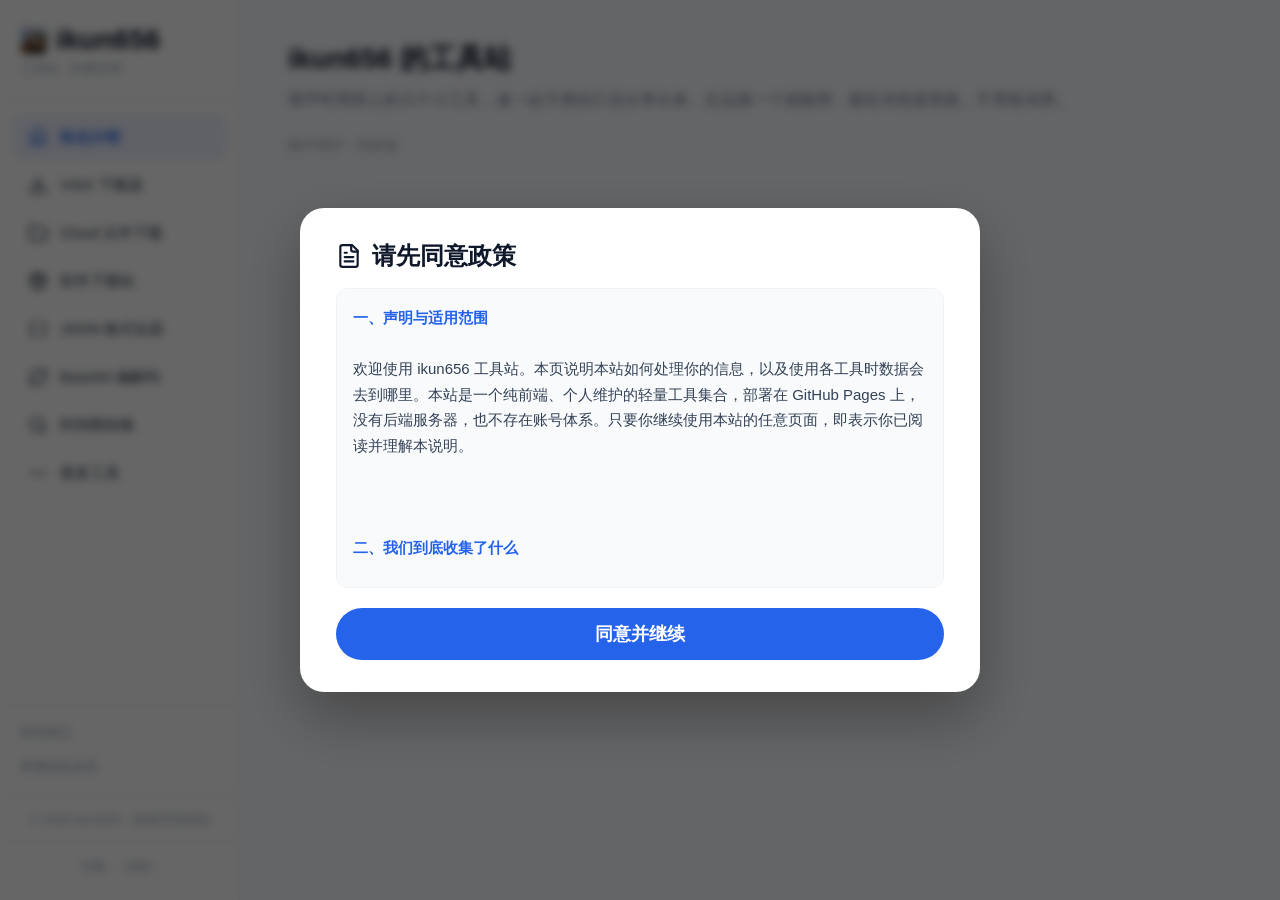
==== commit b63906fd: "refactor: 政策文本统一由 policy.js 注入，补 README - 删除 index/json/cloud/software 四个页面写死的内联政策遮罩，统一由 policy.js 注" ====
--- a/index.html
+++ b/index.html
@@ -175,46 +175,6 @@
 </head>
 <body>
 
-    <!-- ===== 政策遮罩 ===== -->
-    <div class="policy-overlay" id="policyOverlay">
-        <div class="policy-card">
-            <h2><span class="ico" style="--ico:url(assets/icons/file-text.svg)"></span> 请先同意政策</h2>
-            <div class="policy-text">
-<strong>一、声明与适用范围</strong>
-欢迎使用 ikun656 工具站。本页说明本站如何处理你的信息，以及使用各工具时数据会去到哪里。本站是一个纯前端、个人维护的轻量工具集合，部署在 GitHub Pages 上，没有后端服务器，也不存在账号体系。只要你继续使用本站的任意页面，即表示你已阅读并理解本说明。
-
-<strong>二、我们到底收集了什么</strong>
-在工具层面：我们什么都没收。本站运行在你自己的浏览器里，所有工具的计算、解析、格式化都在本地完成。我们不会在服务器端保存你粘贴的文本内容，不会写入任何与你个人相关的数据库，也不会把你的操作上报给任何第三方。你产生的一切数据，从输入到结果，都只停留在你当前打开的这个浏览器标签页里，关掉页面即消失。
-
-在访问统计层面：为了粗略了解站点有多少人来过（仅显示“总访客数 / 总浏览数”两个数字，不含任何个人身份），本站使用了第三方服务“不蒜子（busuanzi）”。它依靠你浏览器里的 Cookie 做去重，同一台设备重复访问只算一次，不会采集你的姓名、IP 归属地等可识别信息。统计仅用于展示，不参与任何工具功能。
-
-<strong>三、各个工具的数据流向</strong>
-JSON 格式化器：完全离线。你粘贴的 JSON 在浏览器内解析、压缩、校验，不经过任何网络请求。
-VSIX 下载加速器：当你输入扩展标识并点击获取版本时，浏览器会向 Visual Studio Marketplace 的公开接口请求版本列表。由于浏览器跨域限制，这一步通常借助第三方 CORS 代理（如 corsproxy.io、api.allorigins.win 等）中转；这些代理只是转发请求，本站不会把你的标识用于其他用途。下载 VSIX 安装包时，浏览器直接向你指定的 Marketplace 地址发起请求。以上过程不会向我们回传任何内容。
-Cloud 文件下载：文件列表通过 GitHub 官方 API 直连获取，不经过代理；下载文件时你可以自行选择是否通过 GitHub 代理加速。列表与文件均来自本仓库公开目录，不涉及你的个人信息。
-软件下载站：页面上的下载链接指向 F-Droid、Termux、NewPipe 等第三方提供的安装包；对 GitHub 资源会按你的选择自动附加代理前缀，对清华源等镜像直连。点击下载即跳转或拉取对应第三方资源，本站仅做汇总，不托管这些安装包。
-
-<strong>四、Cookie 与本地存储</strong>
-本站会写入以下 Cookie：policy_agreed（记住你是否看过本说明，有效期 365 天，只记录“已同意”状态）；以及不蒜子统计服务写入的匿名计数 Cookie（用于访问去重，不含身份信息）。除此之外，本站不使用 LocalStorage、SessionStorage 或其他追踪技术。你可以在浏览器设置中随时清除这些 Cookie，清除 policy_agreed 后再次访问会重新弹出本说明。
-
-<strong>五、第三方服务与免责</strong>
-使用本站时，部分功能会依赖 GitHub、Visual Studio Marketplace，以及若干公开 CORS 代理和镜像站点；访问统计依赖“不蒜子（busuanzi）”。这些服务由各自运营方提供，其可用性、安全性与隐私实践不在本站控制范围内。若因第三方服务中断、变更或数据问题导致你无法使用某个工具，本站不承担责任。请通过官方渠道获取重要软件，并注意核对来源与完整性。
-
-<strong>六、开源与版权</strong>
-本站的代码（HTML / CSS / JavaScript）以公开方式托管在 GitHub 上，供学习参考。你可以根据个人需求对代码进行修改和二次开发，但不得用于商业用途或恶意传播。页面中的品牌标识与原创内容版权归原作者所有；各工具所涉及的第三方软件，其版权归相应上游项目所有，请遵守各自的许可协议。
-
-<strong>七、总体免责声明</strong>
-本站所有工具均“按现状”提供，不对其可用性、准确性或适用性作出任何明示或默示担保。使用本站所产生的任何风险由你自己承担，包括但不限于数据丢失、下载内容的安全性，以及因依赖本工具而导致的任何后果。对于通过本站跳转或下载的第三方软件，其安全性与合规性由提供方负责，请自行判断并核实。
-
-<strong>八、政策变更</strong>
-我们可能不时更新本说明。更新后，本页内容即为最新版本，并在你下一次访问时生效；如果你此前已同意，不会因此重复打扰，但你随时可以在主页“查看隐私政策”中重新阅读。
-
-<strong>九、联系我们</strong>
-如对本说明或本站有任何疑问，可通过邮箱 djh2551706251@outlook.com 与我们联系。
-            </div>
-            <button class="btn-agree" id="agreeBtn">同意并继续</button>
-        </div>
-    </div>
 
     <!-- ===== 页面主体 ===== -->
     <aside class="sidebar">
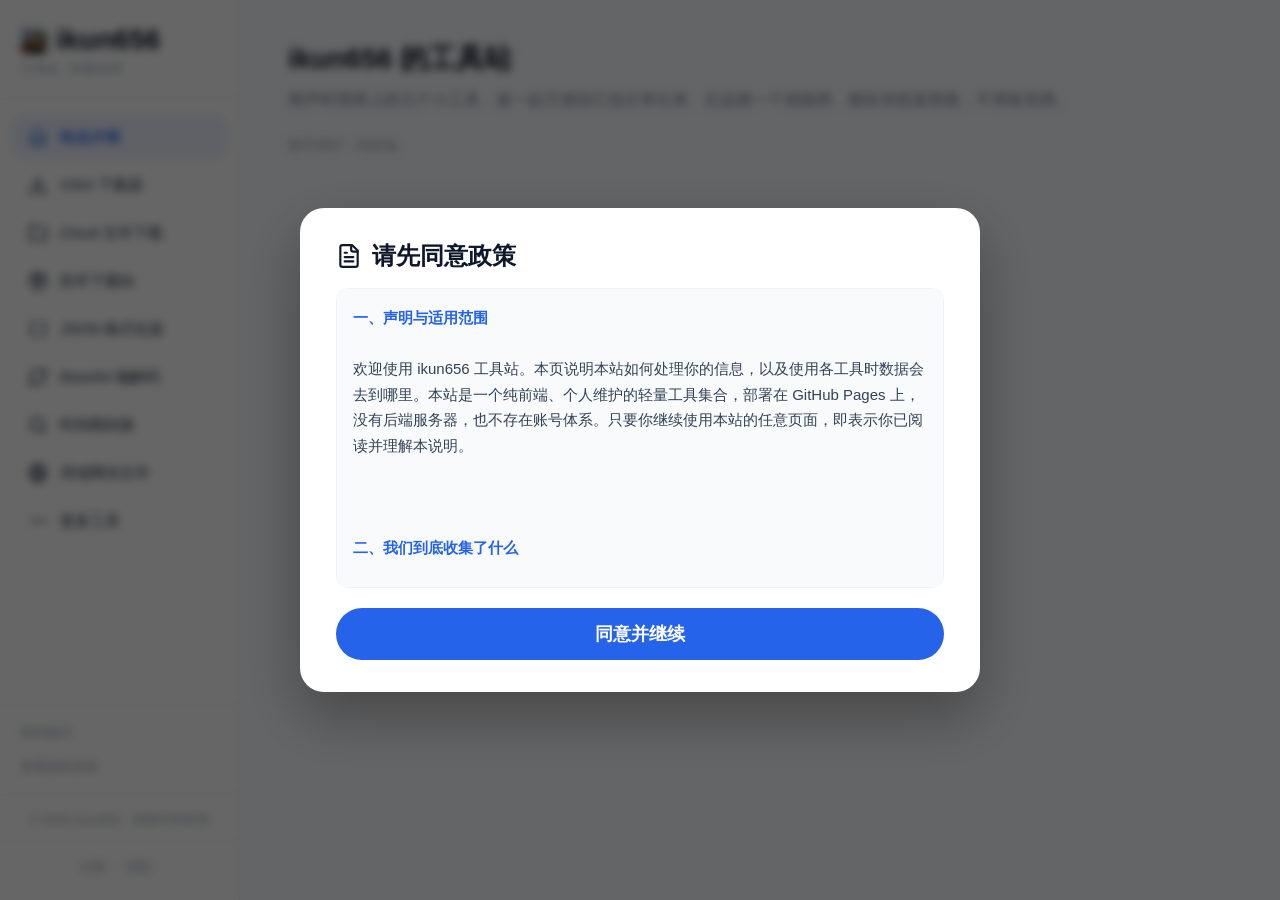
==== commit ae2da116: "feat: 新增局域网传文件工具页（WebRTC 点对点直传）并接入导航" ====
--- a/index.html
+++ b/index.html
@@ -190,6 +190,7 @@
             <li data-page="json"><span class="ico" style="--ico:url(assets/icons/braces.svg)"></span> JSON 格式化器</li>
             <li data-page="base64"><span class="ico" style="--ico:url(assets/icons/refresh-cw.svg)"></span> Base64 编解码</li>
             <li data-page="timestamp"><span class="ico" style="--ico:url(assets/icons/search.svg)"></span> 时间戳转换</li>
+            <li data-page="lan"><span class="ico" style="--ico:url(assets/icons/globe.svg)"></span> 局域网传文件</li>
             <li data-page="more"><span class="ico" style="--ico:url(assets/icons/ellipsis.svg)"></span> 更多工具</li>
         </ul>
         <div class="sidebar-settings">
@@ -251,6 +252,13 @@
             <div class="page-meta">全程在浏览器里跑，不上传任何数据</div>
             <a href="./timestamp/timestamp.html" class="btn-primary">前往使用 <span class="arrow">→</span></a>
         </div>
+        <!-- 局域网传文件 -->
+        <div class="page" id="page-lan">
+            <h2>局域网传文件</h2>
+            <div class="page-desc">两台设备在同一局域网，无需服务器，点对点直接传文件。靠互相复制一次邀请码/应答码建立连接。</div>
+            <div class="page-meta">纯前端 WebRTC 直传，文件不经过任何服务器</div>
+            <a href="./lan-file/lan-file.html" class="btn-primary">前往使用 <span class="arrow">→</span></a>
+        </div>
         <!-- 更多 -->
         <div class="page" id="page-more">
             <h2>更多工具</h2>
